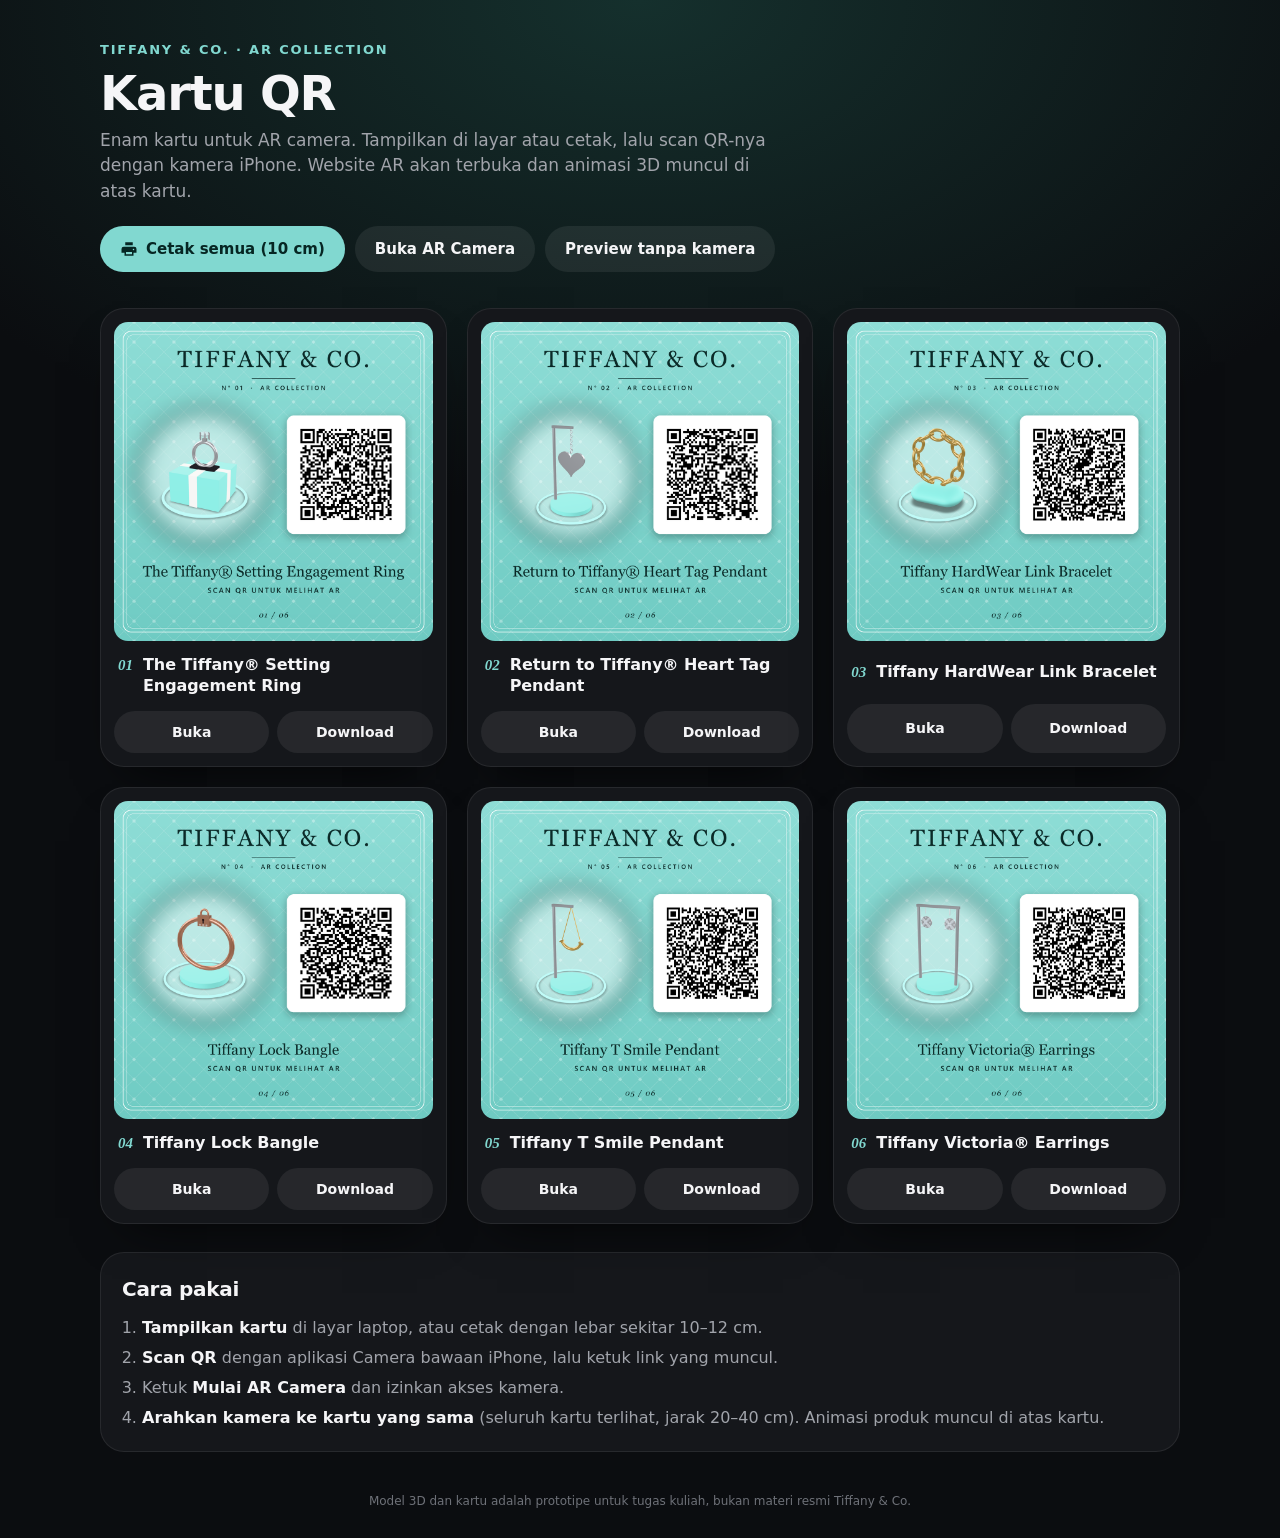
==== cards/index.html @ 9dceaeb9 "Tambah halaman galeri kartu QR (lihat, download, cetak 10 cm)" ====
<!doctype html>
<html lang="id">
<head>
  <meta charset="utf-8">
  <meta name="viewport" content="width=device-width, initial-scale=1, viewport-fit=cover">
  <meta name="theme-color" content="#0b0d10">
  <title>Kartu QR · Tiffany &amp; Co. AR</title>
  <style>
    :root {
      --bg: #0b0d10;
      --surface: #15171b;
      --hairline: rgba(255, 255, 255, 0.08);
      --text: #f5f5f7;
      --text-2: #a1a4ab;
      --tiffany: #81d8d0;
      --ink: #062623;
    }
    * { box-sizing: border-box; }
    body {
      margin: 0;
      min-height: 100dvh;
      background: radial-gradient(120% 60% at 50% 0%, #15302d 0%, var(--bg) 55%);
      color: var(--text);
      font: 100%/1.5 -apple-system, BlinkMacSystemFont, "SF Pro Text", system-ui, "Segoe UI", Roboto, sans-serif;
      -webkit-font-smoothing: antialiased;
    }
    header, main, footer { max-width: 1120px; margin: 0 auto; padding: 0 20px; }
    header { padding-top: calc(40px + env(safe-area-inset-top)); padding-bottom: 8px; }
    .eyebrow { margin: 0 0 8px; font-size: 0.8125rem; font-weight: 700; letter-spacing: 0.14em; color: var(--tiffany); }
    h1 { margin: 0 0 10px; font-size: clamp(2rem, 5vw, 3rem); line-height: 1.05; letter-spacing: -0.025em; }
    .lead { margin: 0; max-width: 62ch; color: var(--text-2); font-size: 1.0625rem; }
    .actions { display: flex; flex-wrap: wrap; gap: 10px; margin-top: 22px; }
    .btn {
      display: inline-flex; align-items: center; gap: 8px;
      min-height: 46px; padding: 0 20px;
      border: 0; border-radius: 999px;
      font-family: inherit; font-size: 0.9375rem; font-weight: 600; line-height: 1;
      text-decoration: none; cursor: pointer;
      transition: transform 100ms ease-out, background 200ms ease;
    }
    .btn:active { transform: scale(0.97); }
    .btn-primary { background: var(--tiffany); color: var(--ink); }
    .btn-ghost { background: rgba(255, 255, 255, 0.07); color: var(--text); }
    .btn-ghost:hover { background: rgba(255, 255, 255, 0.13); }
    .btn svg { width: 18px; height: 18px; fill: currentColor; }

    main { padding-top: 28px; padding-bottom: 40px; }
    .grid { display: grid; grid-template-columns: repeat(auto-fill, minmax(300px, 1fr)); gap: 20px; }
    .card {
      display: grid; gap: 14px; padding: 14px;
      border-radius: 24px; background: var(--surface);
      box-shadow: inset 0 0 0 1px var(--hairline), 0 24px 50px -30px rgba(0, 0, 0, 0.9);
    }
    .card img {
      width: 100%; aspect-ratio: 1; display: block;
      border-radius: 14px; background: #1b2b2a;
      cursor: zoom-in;
      transition: transform 250ms cubic-bezier(0.25, 1, 0.5, 1);
    }
    .card img:hover { transform: scale(1.015); }
    .meta { display: flex; align-items: baseline; gap: 10px; padding: 0 4px; }
    .num { font: italic 600 0.9375rem/1 Georgia, serif; color: var(--tiffany); }
    .name { margin: 0; font-size: 1rem; font-weight: 600; letter-spacing: -0.005em; line-height: 1.3; }
    .row { display: flex; gap: 8px; }
    .row .btn { flex: 1; justify-content: center; min-height: 42px; font-size: 0.875rem; }

    .how {
      margin-top: 28px; padding: 22px; border-radius: 24px;
      background: var(--surface); box-shadow: inset 0 0 0 1px var(--hairline);
    }
    .how h2 { margin: 0 0 12px; font-size: 1.25rem; letter-spacing: -0.015em; }
    .how ol { margin: 0; padding-left: 20px; color: var(--text-2); display: grid; gap: 6px; }
    .how strong { color: var(--text); }
    footer { padding-bottom: calc(28px + env(safe-area-inset-bottom)); color: #6e7178; font-size: 0.75rem; text-align: center; }

    /* Tampilan besar saat kartu diketuk */
    dialog {
      max-width: min(92vw, 720px); padding: 0; border: 0; border-radius: 22px;
      background: transparent; overflow: visible;
    }
    dialog::backdrop { background: rgba(5, 6, 8, 0.78); backdrop-filter: blur(10px); -webkit-backdrop-filter: blur(10px); }
    dialog img { width: 100%; display: block; border-radius: 22px; }
    dialog button { position: absolute; top: -14px; right: -14px; width: 40px; height: 40px; border-radius: 50%; border: 0; background: #fff; font-size: 20px; cursor: pointer; }

    @media (prefers-reduced-motion: reduce) { * { transition: none !important; } }

    /* Cetak: 2 kartu per halaman A4, masing-masing 10 cm */
    .print-sheet { display: none; }
    @media print {
      @page { size: A4; margin: 15mm; }
      body { background: #fff; }
      header, main, footer, dialog { display: none !important; }
      .print-sheet { display: grid; grid-template-columns: 100mm; justify-content: center; gap: 18mm; }
      .print-sheet figure { margin: 0; break-inside: avoid; text-align: center; font: 10pt Georgia, serif; color: #333; }
      .print-sheet img { width: 100mm; height: 100mm; display: block; }
      .print-sheet figure:nth-child(2n) { break-after: page; }
    }
  </style>
</head>
<body>
  <header>
    <p class="eyebrow">TIFFANY &amp; CO. · AR COLLECTION</p>
    <h1>Kartu QR</h1>
    <p class="lead">Enam kartu untuk AR camera. Tampilkan di layar atau cetak, lalu scan QR-nya dengan kamera iPhone. Website AR akan terbuka dan animasi 3D muncul di atas kartu.</p>
    <div class="actions">
      <button class="btn btn-primary" type="button" onclick="print()">
        <svg viewBox="0 0 24 24" aria-hidden="true"><path d="M7 3h10v4H7V3Zm-2 6h14a3 3 0 0 1 3 3v5h-4v4H6v-4H2v-5a3 3 0 0 1 3-3Zm3 7v3h8v-3H8Zm10-4.5a1 1 0 1 0 0 2 1 1 0 0 0 0-2Z"/></svg>
        Cetak semua (10 cm)
      </button>
      <a class="btn btn-ghost" href="../">Buka AR Camera</a>
      <a class="btn btn-ghost" href="../?preview=1">Preview tanpa kamera</a>
    </div>
  </header>

  <main>
    <section class="grid" id="grid" aria-label="Daftar kartu QR"></section>

    <section class="how">
      <h2>Cara pakai</h2>
      <ol>
        <li><strong>Tampilkan kartu</strong> di layar laptop, atau cetak dengan lebar sekitar 10–12 cm.</li>
        <li><strong>Scan QR</strong> dengan aplikasi Camera bawaan iPhone, lalu ketuk link yang muncul.</li>
        <li>Ketuk <strong>Mulai AR Camera</strong> dan izinkan akses kamera.</li>
        <li><strong>Arahkan kamera ke kartu yang sama</strong> (seluruh kartu terlihat, jarak 20–40 cm). Animasi produk muncul di atas kartu.</li>
      </ol>
    </section>
  </main>

  <div class="print-sheet" id="printSheet"></div>

  <dialog id="zoom">
    <button type="button" aria-label="Tutup" onclick="this.closest('dialog').close()">✕</button>
    <img alt="">
  </dialog>

  <footer>Model 3D dan kartu adalah prototipe untuk tugas kuliah, bukan materi resmi Tiffany &amp; Co.</footer>

  <script>
    const CARDS = [
      ['tiffany-setting-ring', 'The Tiffany® Setting Engagement Ring'],
      ['tiffany-heart-tag', 'Return to Tiffany® Heart Tag Pendant'],
      ['tiffany-hardwear-bracelet', 'Tiffany HardWear Link Bracelet'],
      ['tiffany-lock-bangle', 'Tiffany Lock Bangle'],
      ['tiffany-t-smile-pendant', 'Tiffany T Smile Pendant'],
      ['tiffany-victoria-earrings', 'Tiffany Victoria® Earrings'],
    ];
    const grid = document.getElementById('grid');
    const sheet = document.getElementById('printSheet');
    const zoom = document.getElementById('zoom');

    CARDS.forEach(([id, name], i) => {
      const file = `Card_${id}.png`;
      const num = String(i + 1).padStart(2, '0');
      const card = document.createElement('article');
      card.className = 'card';
      card.innerHTML = `
        <img src="${file}" alt="Kartu QR ${name}" loading="lazy">
        <div class="meta"><span class="num">${num}</span><p class="name">${name}</p></div>
        <div class="row">
          <a class="btn btn-ghost" href="${file}" target="_blank" rel="noopener">Buka</a>
          <a class="btn btn-ghost" href="${file}" download="${file}">Download</a>
        </div>`;
      card.querySelector('img').addEventListener('click', () => {
        zoom.querySelector('img').src = file;
        zoom.querySelector('img').alt = `Kartu QR ${name}`;
        zoom.showModal();
      });
      grid.appendChild(card);

      const fig = document.createElement('figure');
      fig.innerHTML = `<img src="${file}" alt=""><figcaption>${num} · ${name}</figcaption>`;
      sheet.appendChild(fig);
    });

    zoom.addEventListener('click', (e) => { if (e.target === zoom) zoom.close(); });
  </script>
</body>
</html>
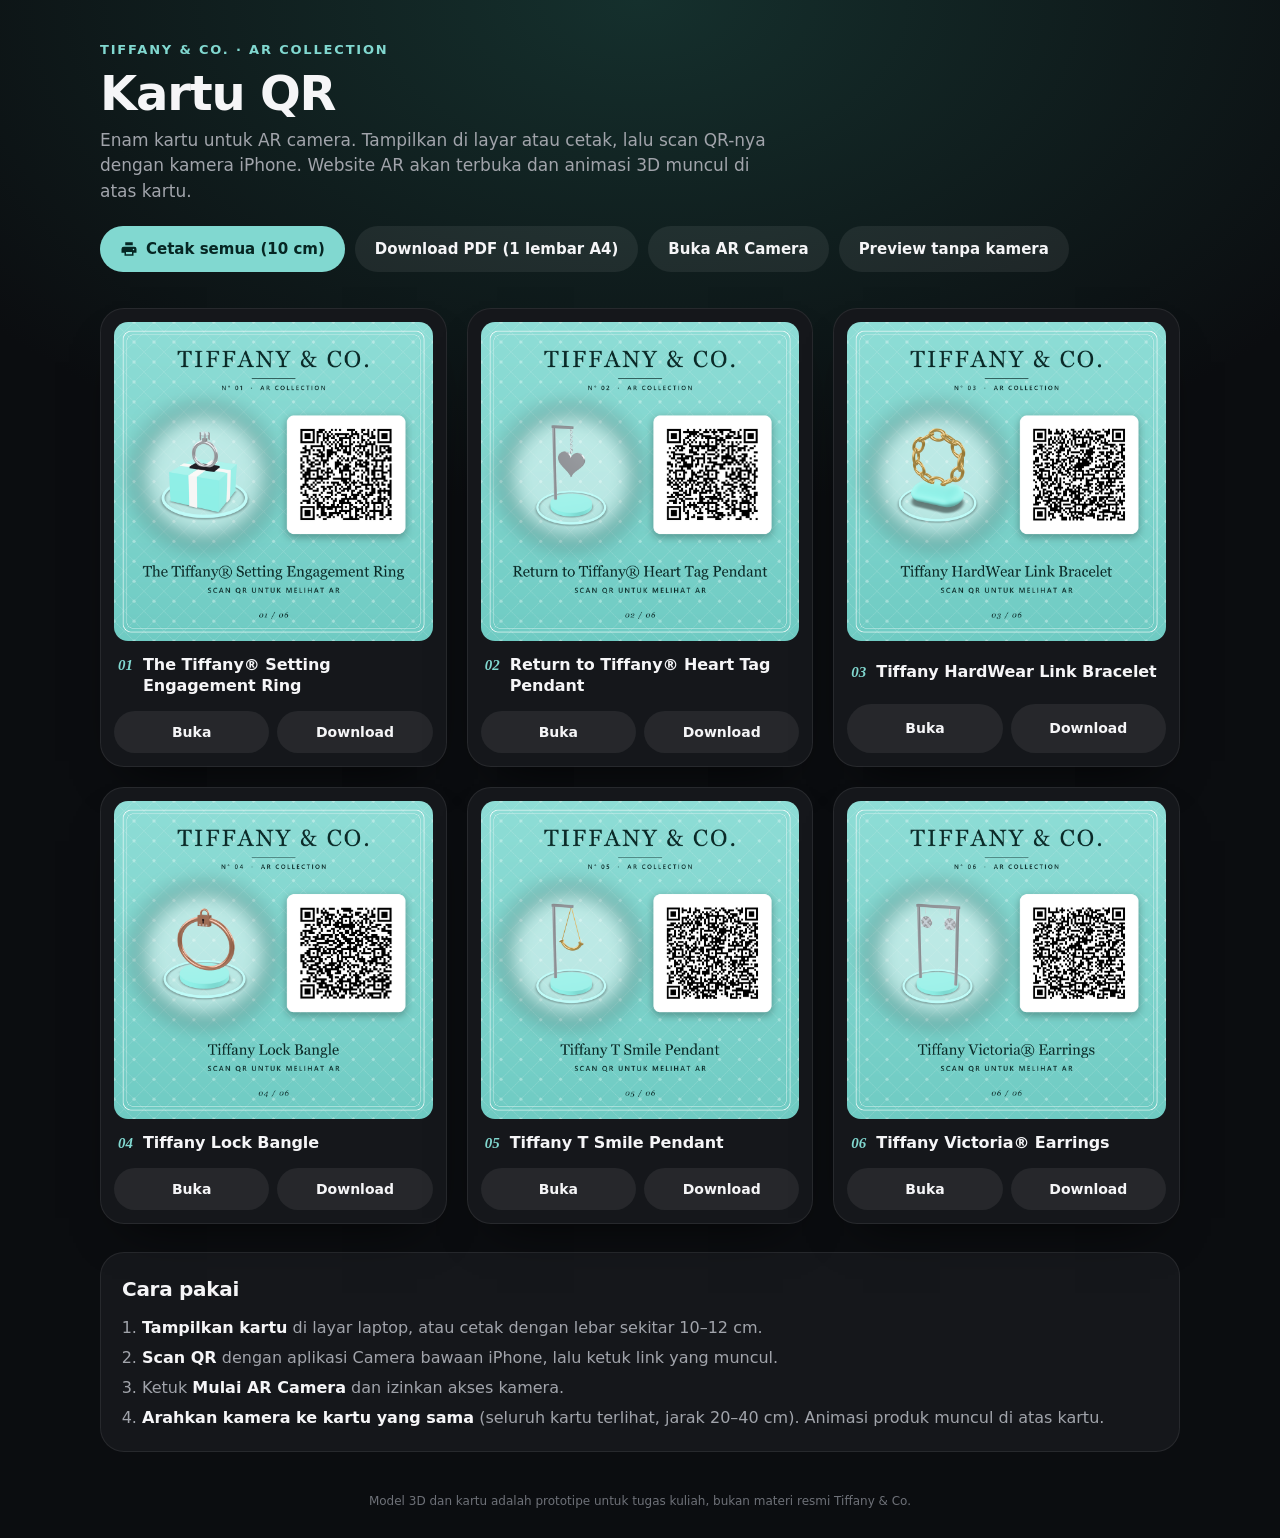
==== commit 52fdf045: "Tambah PDF A4 berisi 6 kartu QR" ====
--- a/cards/index.html
+++ b/cards/index.html
@@ -107,6 +107,7 @@
         <svg viewBox="0 0 24 24" aria-hidden="true"><path d="M7 3h10v4H7V3Zm-2 6h14a3 3 0 0 1 3 3v5h-4v4H6v-4H2v-5a3 3 0 0 1 3-3Zm3 7v3h8v-3H8Zm10-4.5a1 1 0 1 0 0 2 1 1 0 0 0 0-2Z"/></svg>
         Cetak semua (10 cm)
       </button>
+      <a class="btn btn-ghost" href="Kartu-QR-Tiffany-A4.pdf" download>Download PDF (1 lembar A4)</a>
       <a class="btn btn-ghost" href="../">Buka AR Camera</a>
       <a class="btn btn-ghost" href="../?preview=1">Preview tanpa kamera</a>
     </div>
